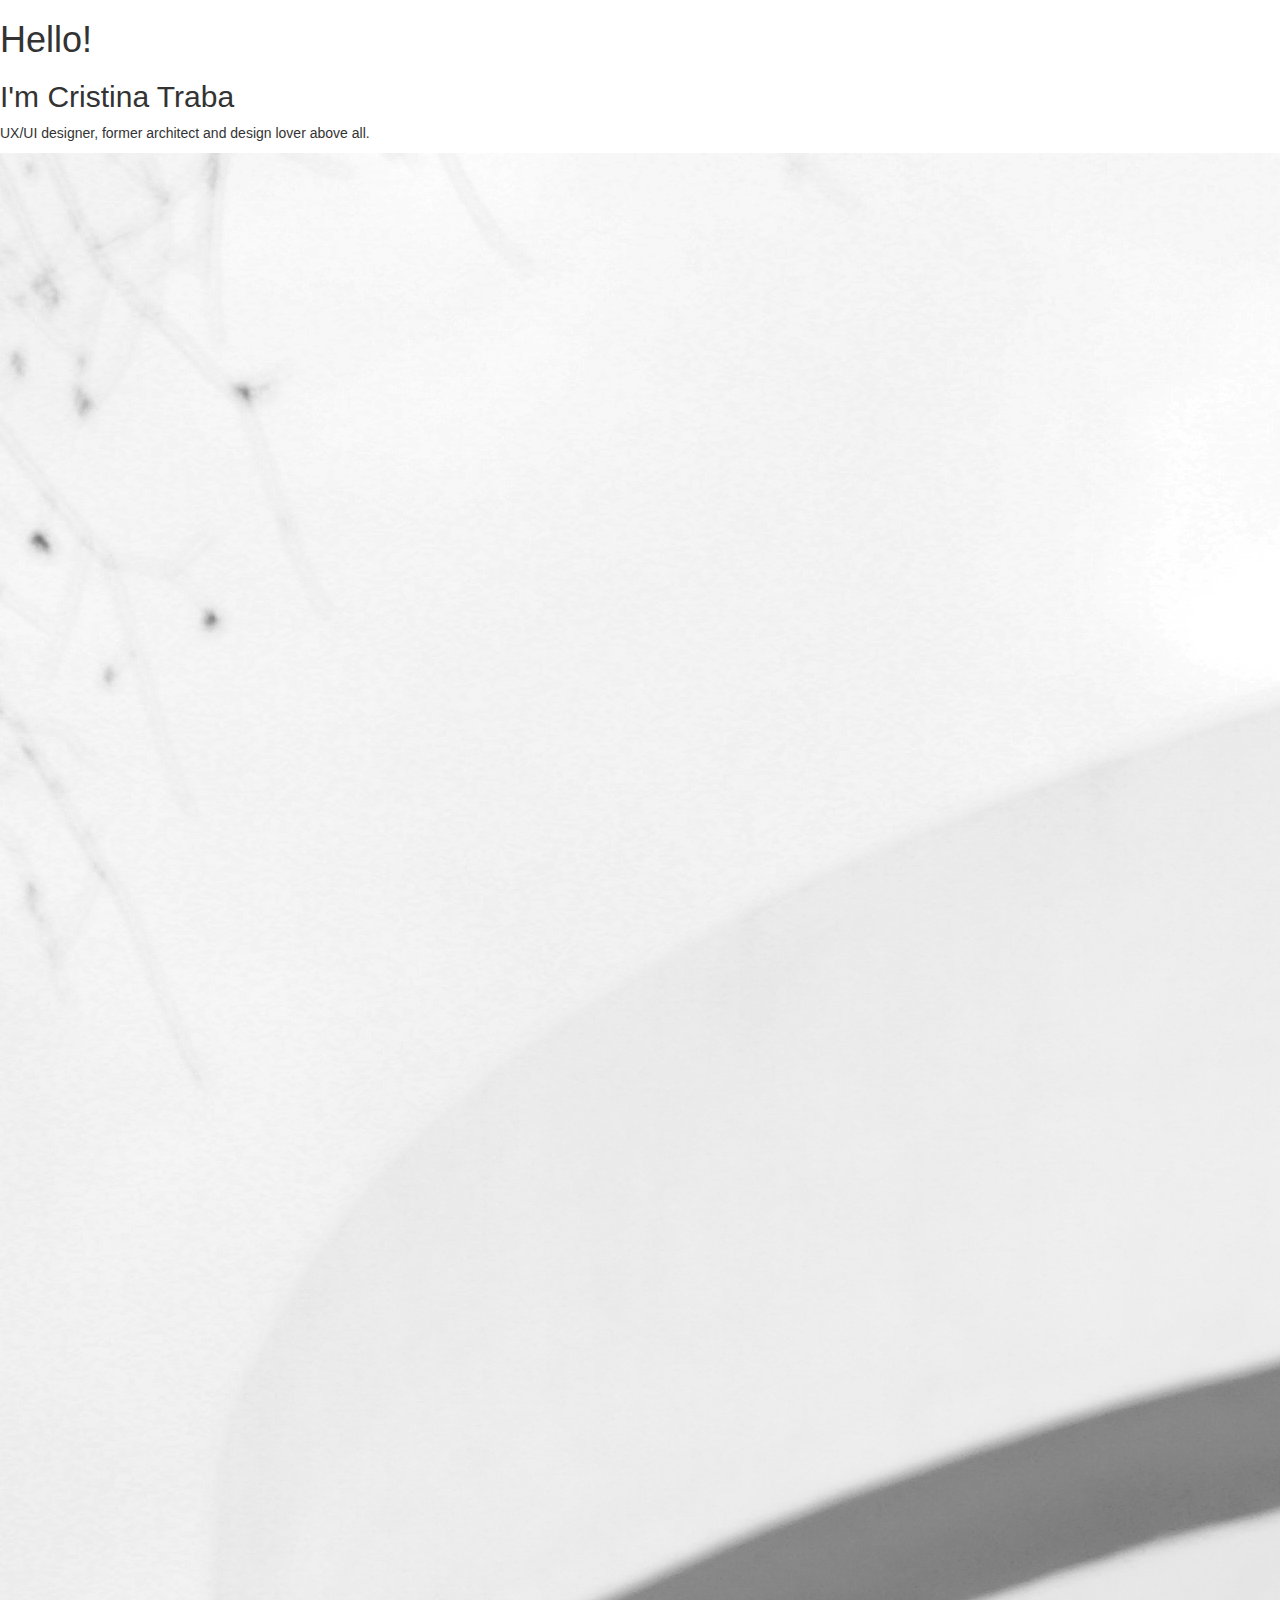
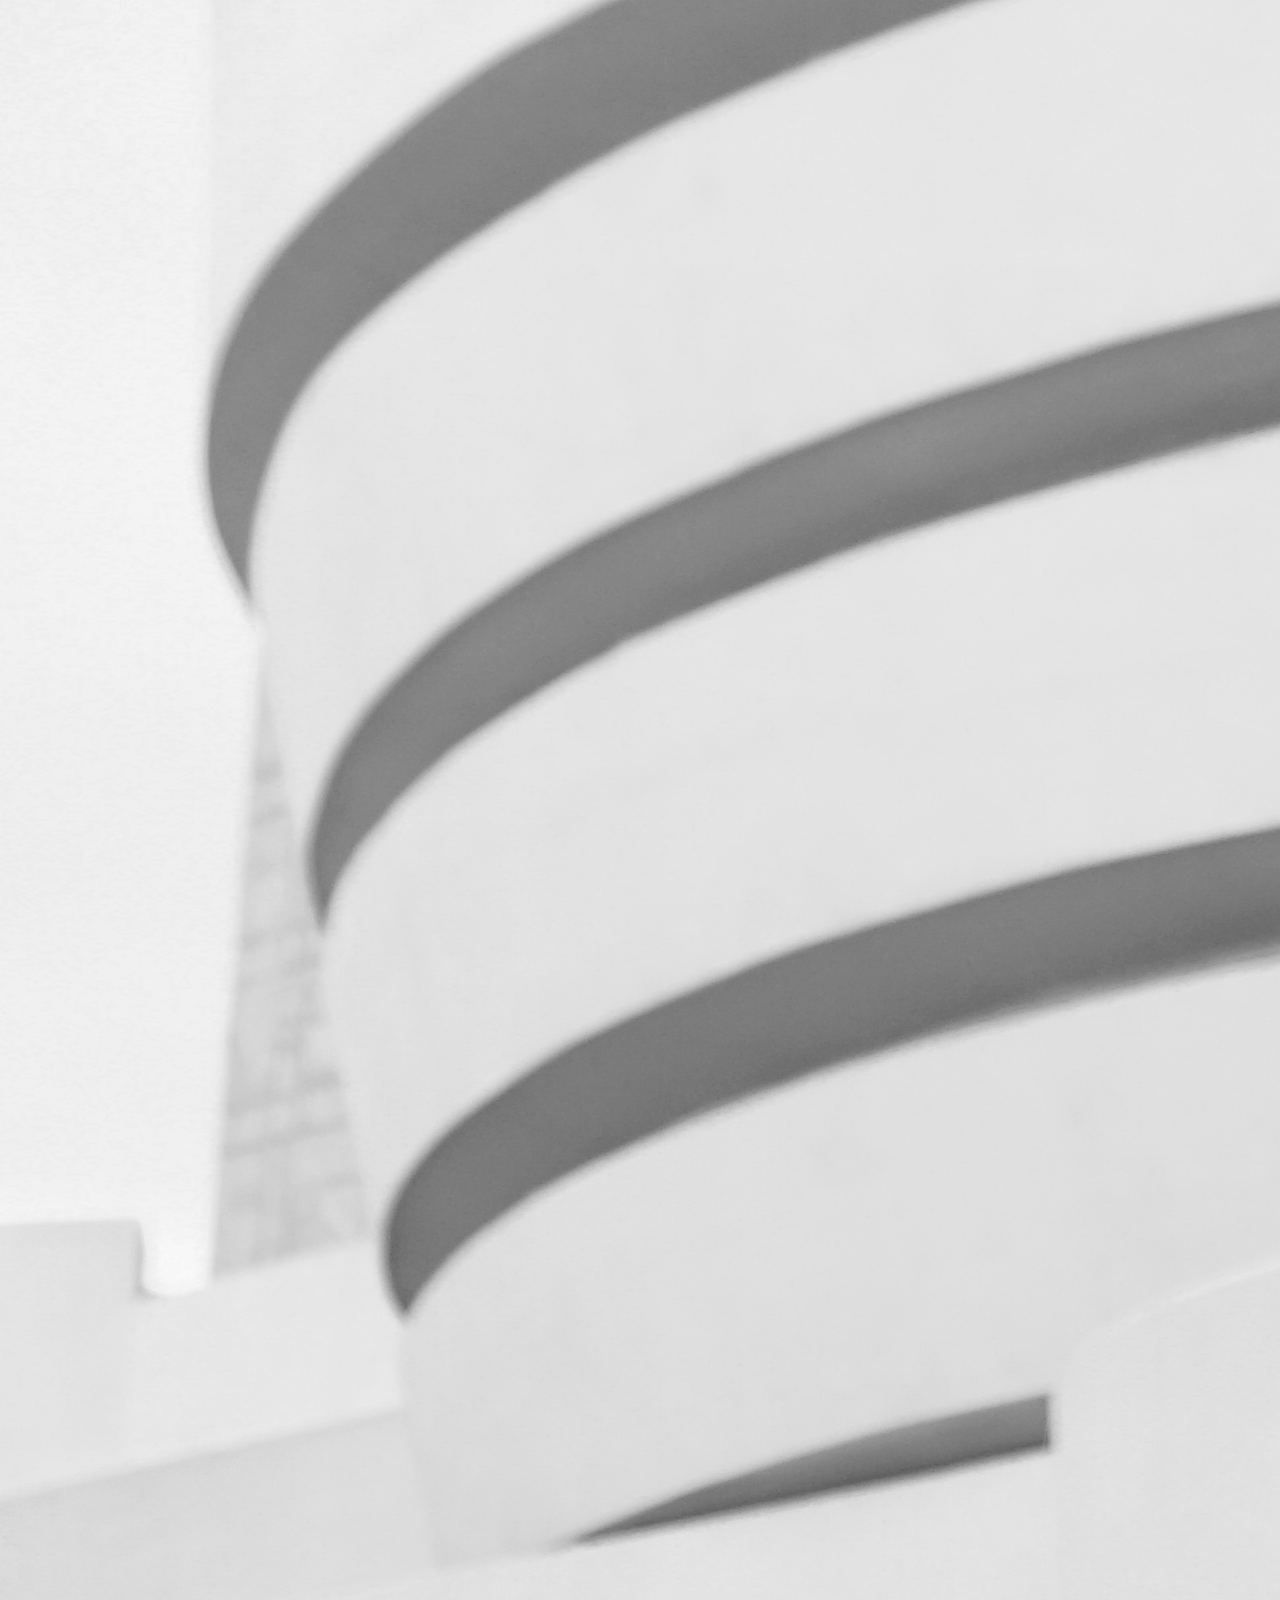
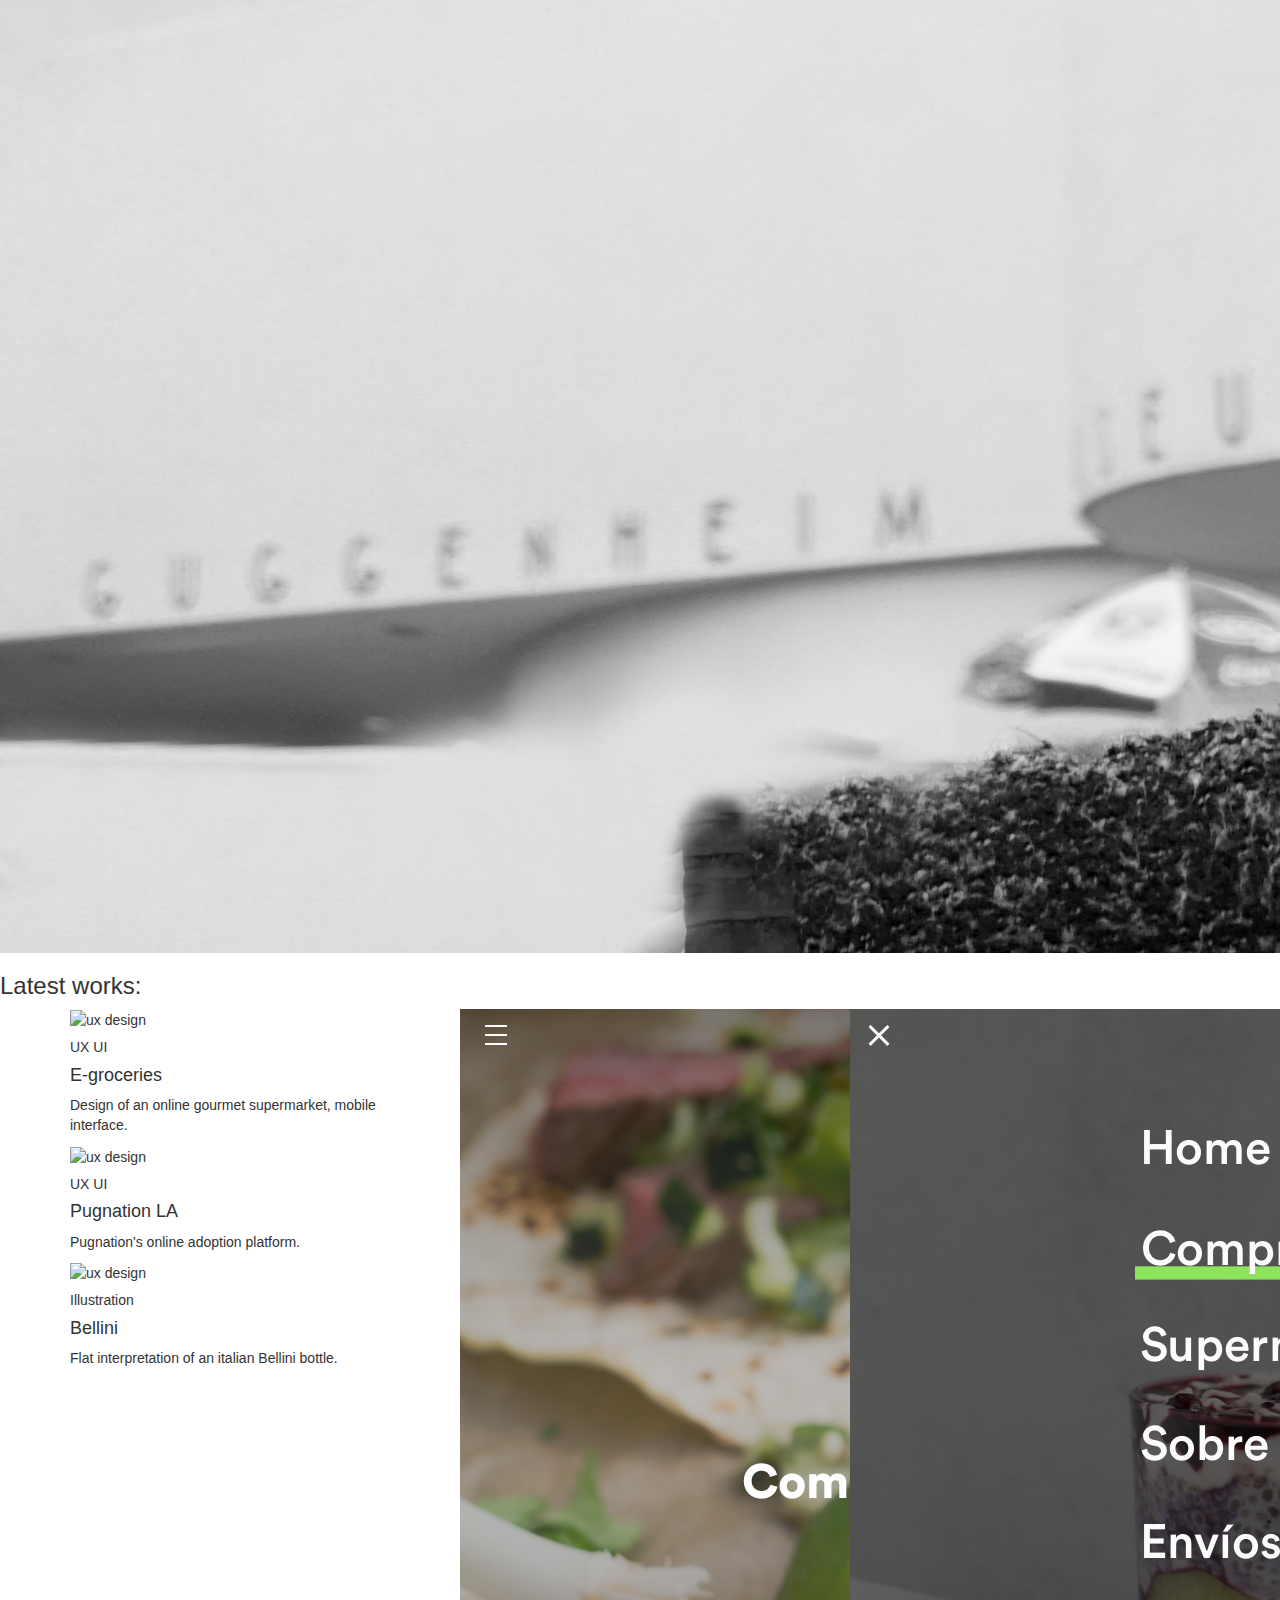
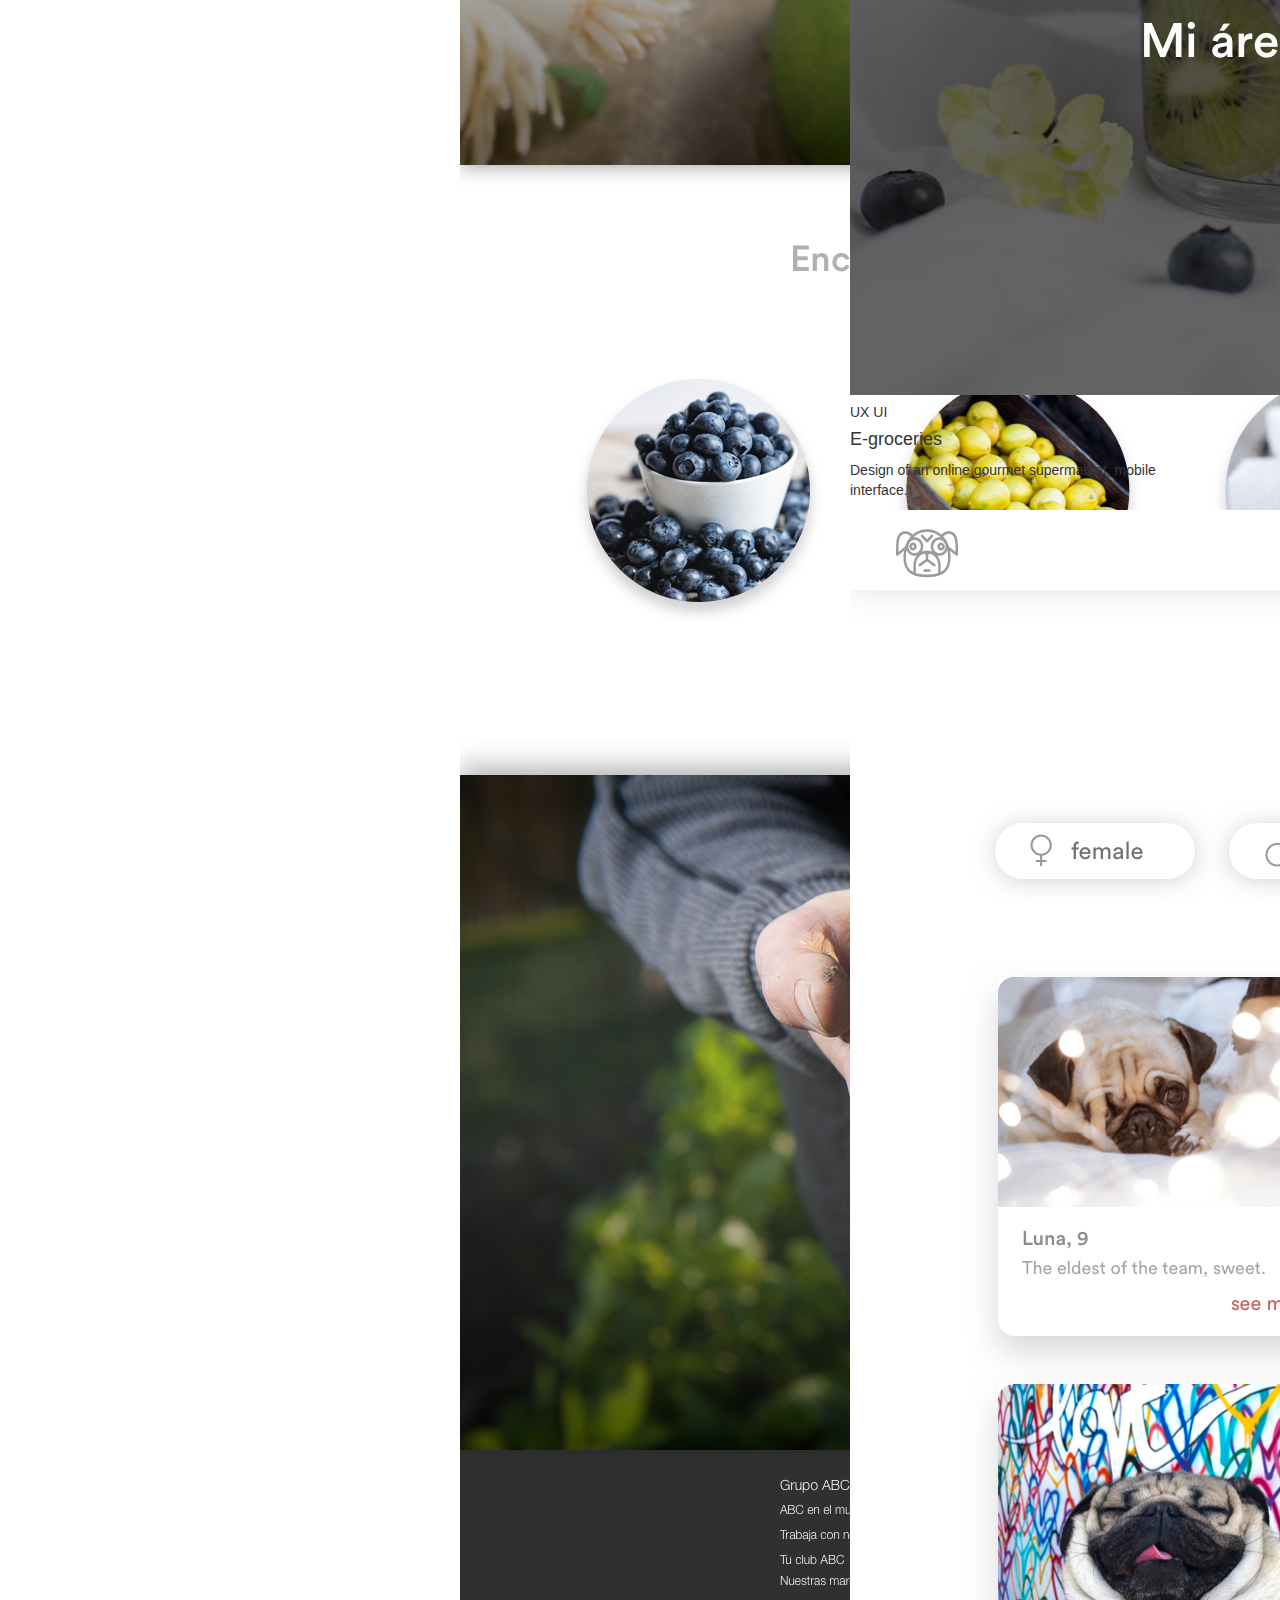
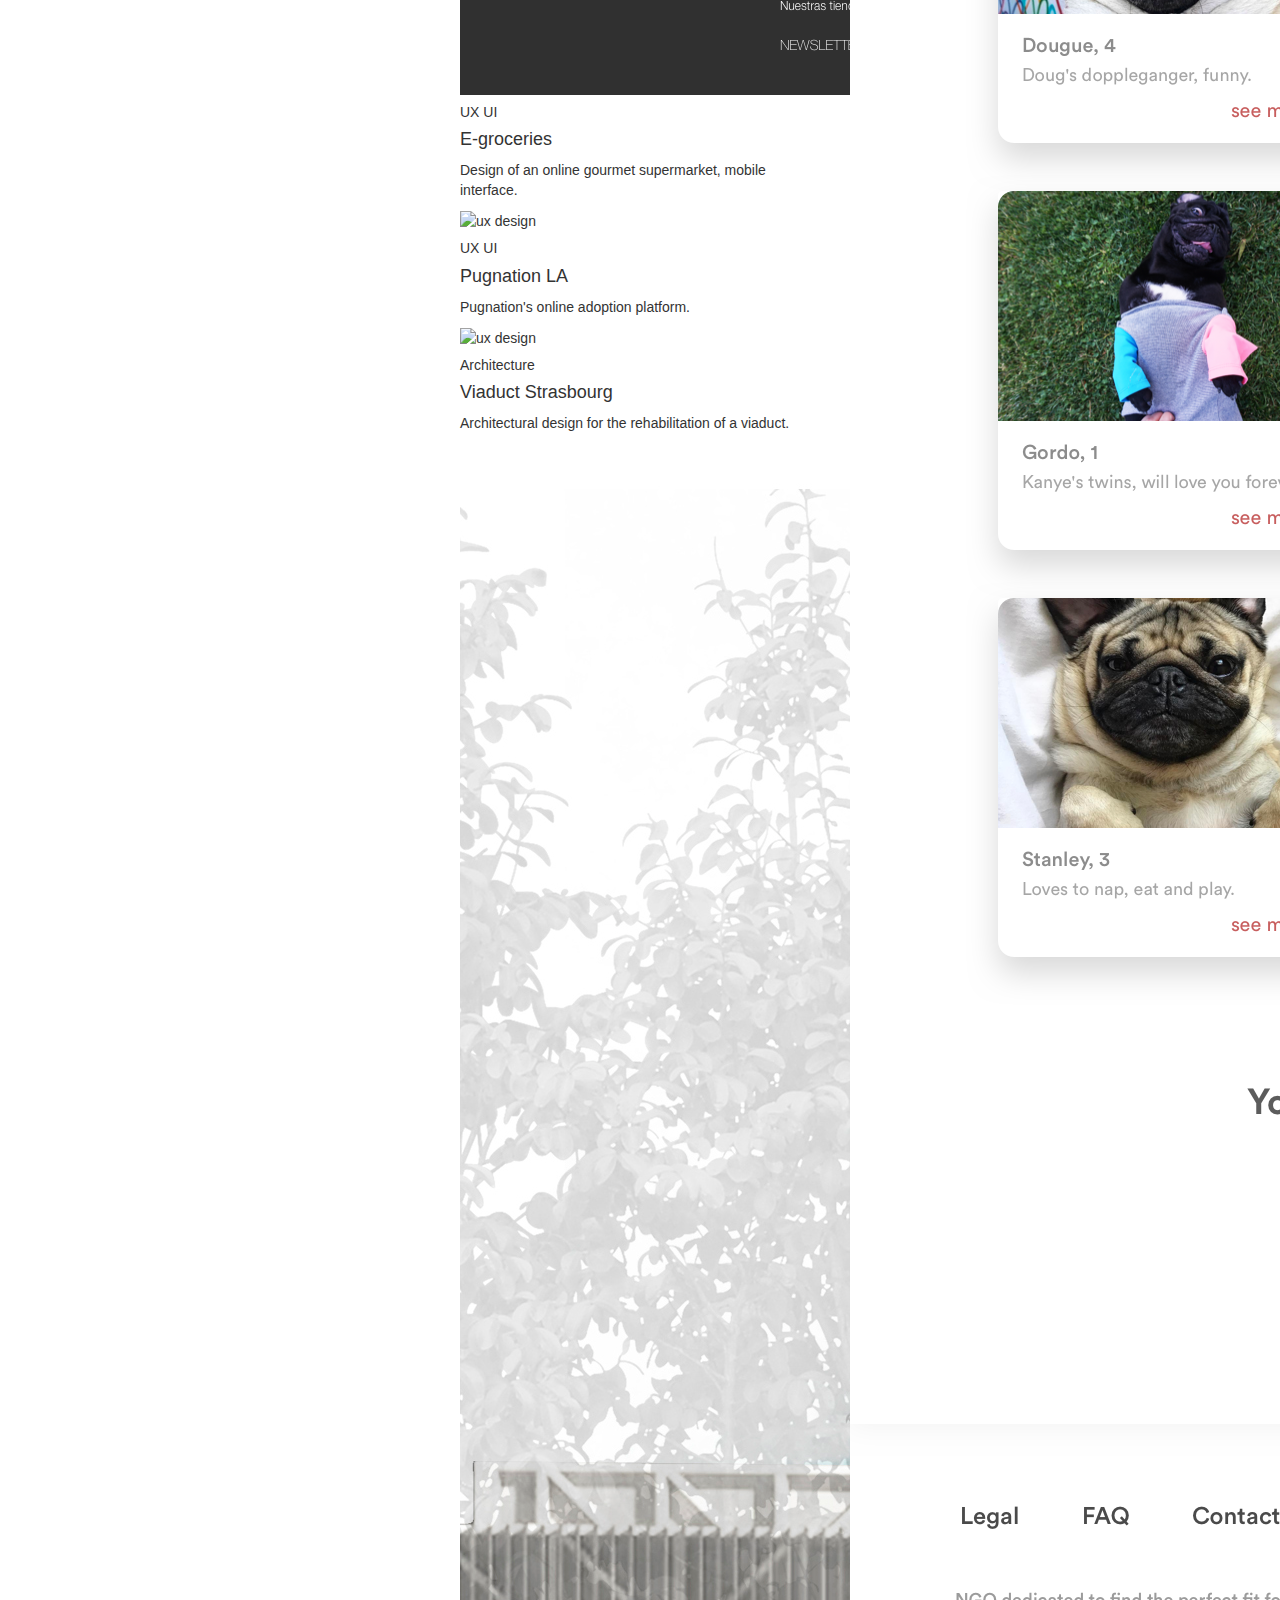
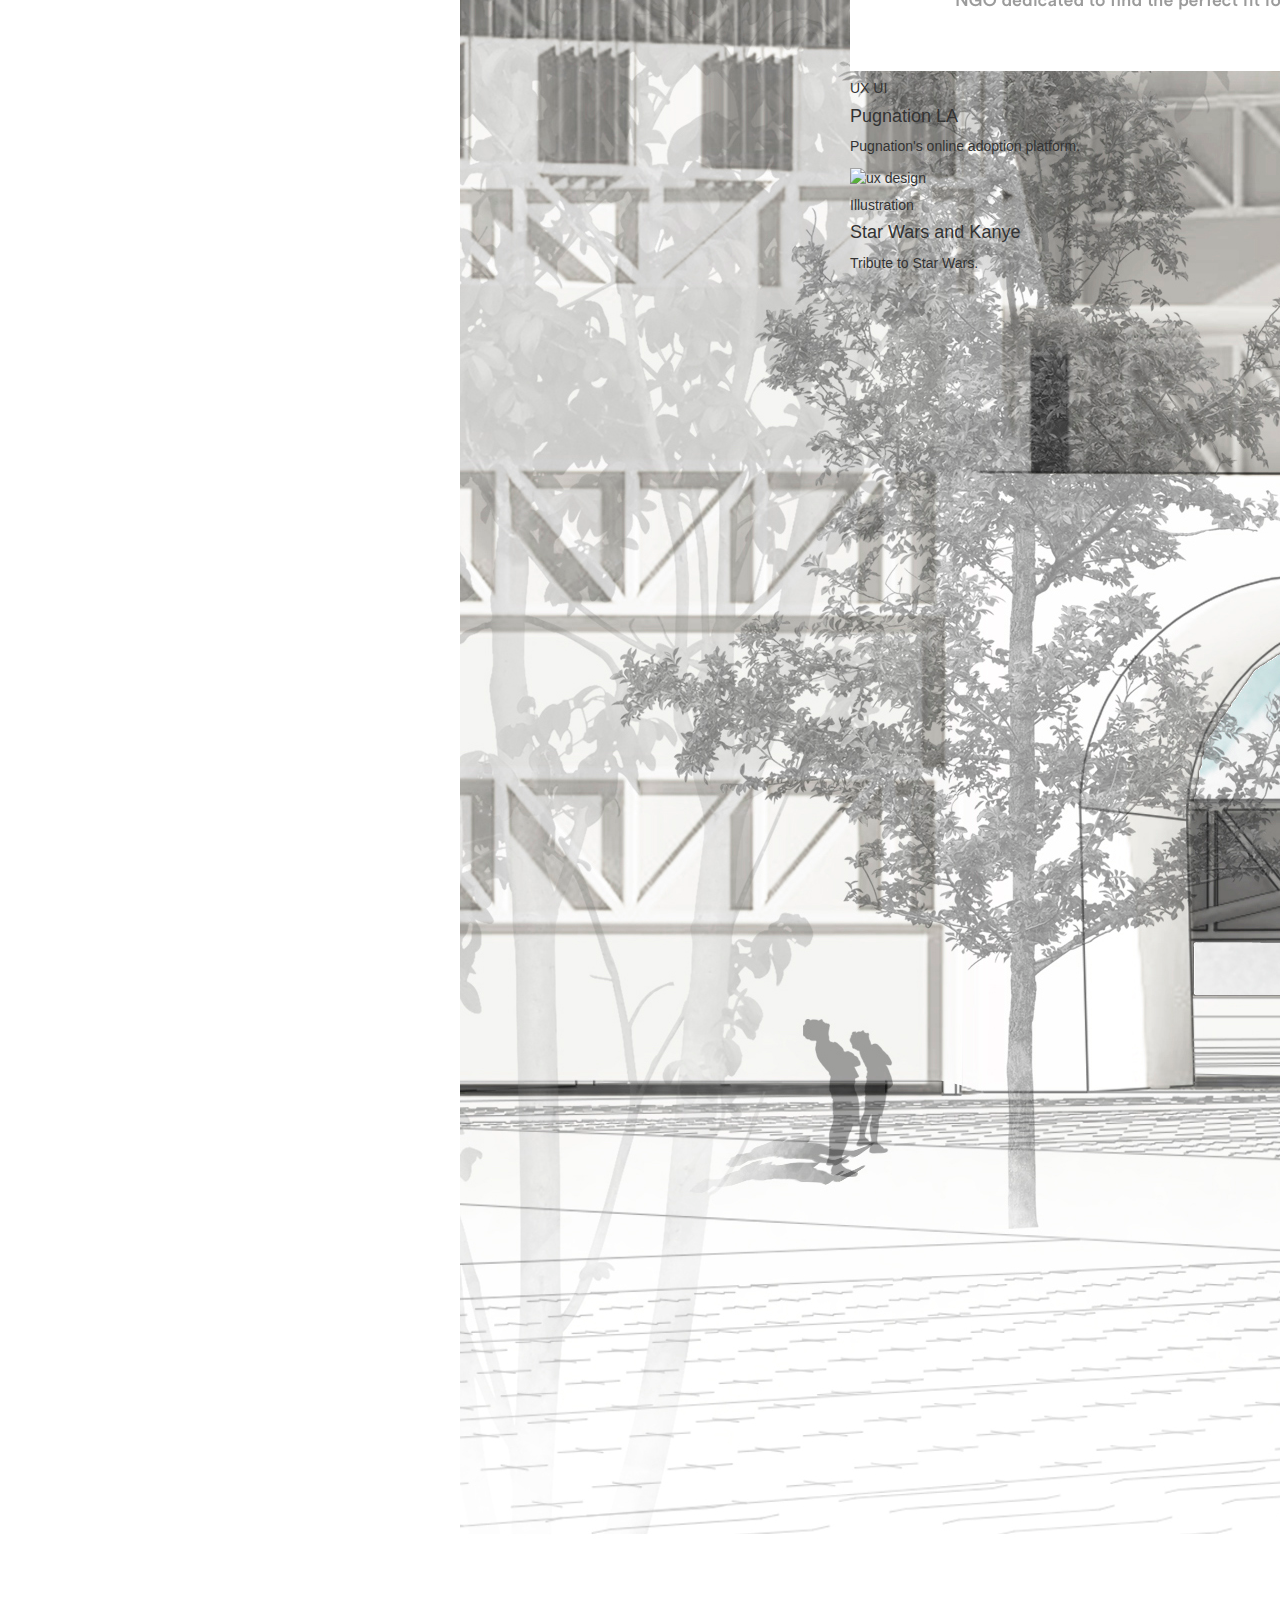
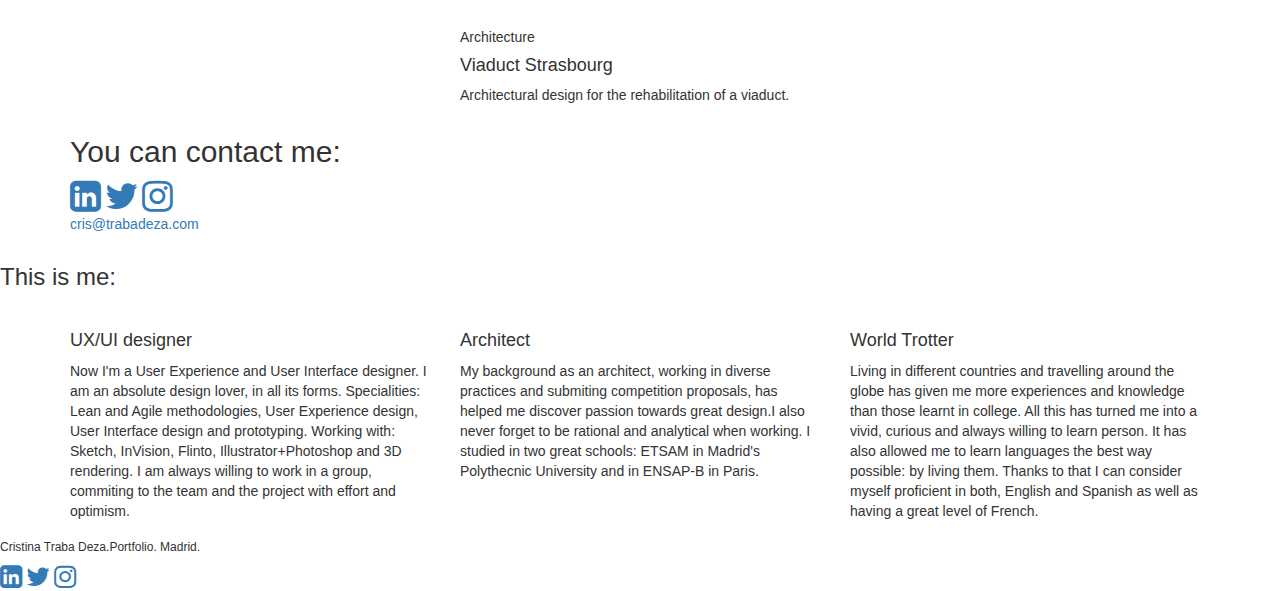
==== index.html @ 31e78246 "forth" ====
<!DOCTYPE html>
<html>
  <head>
    <meta charset="utf-8">
    <meta name="viewport" content="width=device-width,initial-scale=1">
    <title>Portfolio-Cristina Traba</title>
    <link rel="stylesheet" href="css/bootstrap.min.css">
    <link rel="stylesheet" href="https://cdnjs.cloudflare.com/ajax/libs/font-awesome/4.7.0/css/font-awesome.min.css">
    <link rel="stylesheet" href="styles.css">
  </head>
  <body>
    <div class="top">
      <div class="texto">
        <h1 id="hello">Hello!</h1>
        <h2 id="name">I'm Cristina Traba</h2>
        <div id="description"><p>UX/UI designer, former architect and design lover above all.</p> </div>
      </div>
      <img id="fotoperfil" src="imagenes/DSC06595.jpg" alt="Cristina Traba">
    </div>
    <div class="body2">
      <div class="texto2">
        <h3 class="latest">Latest works:</h3>
      </div>
      <div class="container proyectos">
	      <div class="row">
          <div class="col-lg-4 col-md-6 col-sm-12 colum">
            <div class="item hi ">
              <img class="img"src="imagenes/mockups_egroceries (1).png" alt="ux design">
              <div class="textobajopic">
                <h5>UX UI</h5>
                <h4>E-groceries</h4>
                <p class= "p2">Design of an online gourmet supermarket, mobile interface. </p>
              </div>
  		      </div>
            <div class="item hi ">
              <img class="img"src="imagenes/thingy6.png" alt="ux design">
              <div class="textobajopic">
                <h5>UX UI</h5>
                <h4>Pugnation LA</h4>
                <p class= "p2">Pugnation's online adoption platform. </p>
              </div>
  		      </div>
            <div class="item hi ">
              <img class="img"src="imagenes/bellini 5070-01.jpg" alt="ux design">
              <div class="textobajopic">
                <h5>Illustration</h5>
                <h4>Bellini</h4>
                <p class= "p2">Flat interpretation of an italian Bellini bottle. </p>
              </div>
            </div>
          </div>
          <div class="col-lg-4 col-md-6 col-sm-12 colum">
            <div class="item hi ">
              <img class="img"src="imagenes/thingy.png" alt="ux design">
              <div class="textobajopic">
                <h5>UX UI</h5>
                <h4>E-groceries</h4>
                <p class= "p2">Design of an online gourmet supermarket, mobile interface. </p>
              </div>
  		      </div>
            <div class="item hi ">
              <img class="img"src="imagenes/Scene_2.jpg" alt="ux design">
              <div class="textobajopic">
                <h5>UX UI</h5>
                <h4>Pugnation LA</h4>
                <p class= "p2">Pugnation's online adoption platform. </p>
              </div>
  		      </div>
            <div class="item hi ">
              <img class="img"src="imagenes/3.2.jpg" alt="ux design">
              <div class="textobajopic">
                <h5>Architecture</h5>
                <h4>Viaduct Strasbourg</h4>
                <p class= "p2">Architectural design for the rehabilitation of a viaduct.</p>
              </div>
  		      </div>
            <div class="item hi ">
              <img class="img"src="imagenes/7.2.jpg" alt="ux design">
              <div class="textobajopic">
                <h5>Architecture</h5>
                <h4>Viaduct Strasbourg</h4>
                <p class= "p2">Architectural design for the rehabilitation of a viaduct.</p>
              </div>
  		      </div>


          </div>
          <div class="col-lg-4 col-md-6 col-sm-12 colum">
            <div class="item hi ">
              <img class="img"src="imagenes/thingy2.png" alt="ux design">
              <div class="textobajopic">
                <h5>UX UI</h5>
                <h4>E-groceries</h4>
                <p class= "p2">Design of an online gourmet supermarket, mobile interface. </p>
              </div>
            </div>
            <div class="item hi ">
              <img class="img"src="imagenes/thingy4.png" alt="ux design">
              <div class="textobajopic">
                <h5>UX UI</h5>
                <h4>Pugnation LA</h4>
                <p class= "p2">Pugnation's online adoption platform. </p>
              </div>
  		      </div>
            <div class="item hi ">
              <img class="img"src="imagenes/STARWARS 7050-01.jpg" alt="ux design">
              <div class="textobajopic">
                <h5>Illustration</h5>
                <h4>Star Wars and Kanye</h4>
                <p class= "p2">Tribute to Star Wars. </p>
              </div>
            </div>

          </div>

        </div>
      </div>
      </div>
      <div class="container">
        <div class="section1 center-block">
          <h2 id="contact"class="whitetext">You can contact me:</h2>
          <div class="social">
            <a href="https://www.linkedin.com/in/cristina-traba-deza/"><i class="fa fa-linkedin-square black" style="font-size:36px"></i></a>
            <a href="https://twitter.com/cristinatraba"><i class="fa fa-twitter black" style="font-size:36px"></i></a>
            <a href="https://www.instagram.com/misstraba/"><i class="fa fa-instagram black" style="font-size:36px"></i></a>
          </div>
          <p class="mail"><a class="mail" href="mailto:cris@trabadeza.com">cris@trabadeza.com</a>  </p>
        </div>
      </div>
    </div>
    <div class="body2 proyectos">
      <div class="texto2">
        <h3 class="thisis">This is me:</h3><br>
      </div>
      <div class="container ">
        <div class="row encogido">
          <div class= "col-lg-4 col-md-4 col-sm-12 col-xs-12">
            <h4>UX/UI designer</h4>
            <p>Now I'm a User Experience and User Interface designer. I am an absolute design lover, in all its forms. Specialities: Lean and Agile methodologies, User Experience design, User Interface design and prototyping. Working with: Sketch, InVision, Flinto, Illustrator+Photoshop and 3D rendering. I am always willing to work in a group, commiting to the team and the project with effort and optimism.</p>
          </div>
          <div class= "col-lg-4 col-md-4 col-sm-12 col-xs-12">
            <h4>Architect</h4>
            <p>My background as an architect, working in diverse practices and submiting competition proposals, has helped me discover passion towards great design.I also never forget to be rational and analytical when working. I studied in two great schools: ETSAM in Madrid's Polythecnic University and in ENSAP-B in Paris.</p>
          </div>
          <div class= "col-lg-4 col-md-4 col-sm-12 col-xs-12">
            <h4>World Trotter</h4>
            <p>Living in different countries and travelling around the globe has given me more experiences and knowledge than those learnt in college. All this has turned me into a vivid, curious and always willing to learn person. It has also allowed me to learn languages the best way possible: by living them. Thanks to that I can consider myself proficient in both, English and Spanish as well as having a great level of French.</p>
          </div>
        </div>
       </div>
     </div>
    </div>
    <div class="space">

    </div>
    <footer>
        <div class="footer">
          <h6>Cristina Traba Deza.Portfolio. Madrid.</h6>
          <a href="https://www.linkedin.com/in/cristina-traba-deza/"><i class="fa fa-linkedin-square black2" style="font-size:26px"></i></a>
          <a href="https://twitter.com/cristinatraba"><i class="fa fa-twitter black2" style="font-size:26px"></i></a>
          <a href="https://www.instagram.com/misstraba/"><i class="fa fa-instagram black2" style="font-size:26px"></i></a>

        </div>

    </footer>
  </body>
</html>
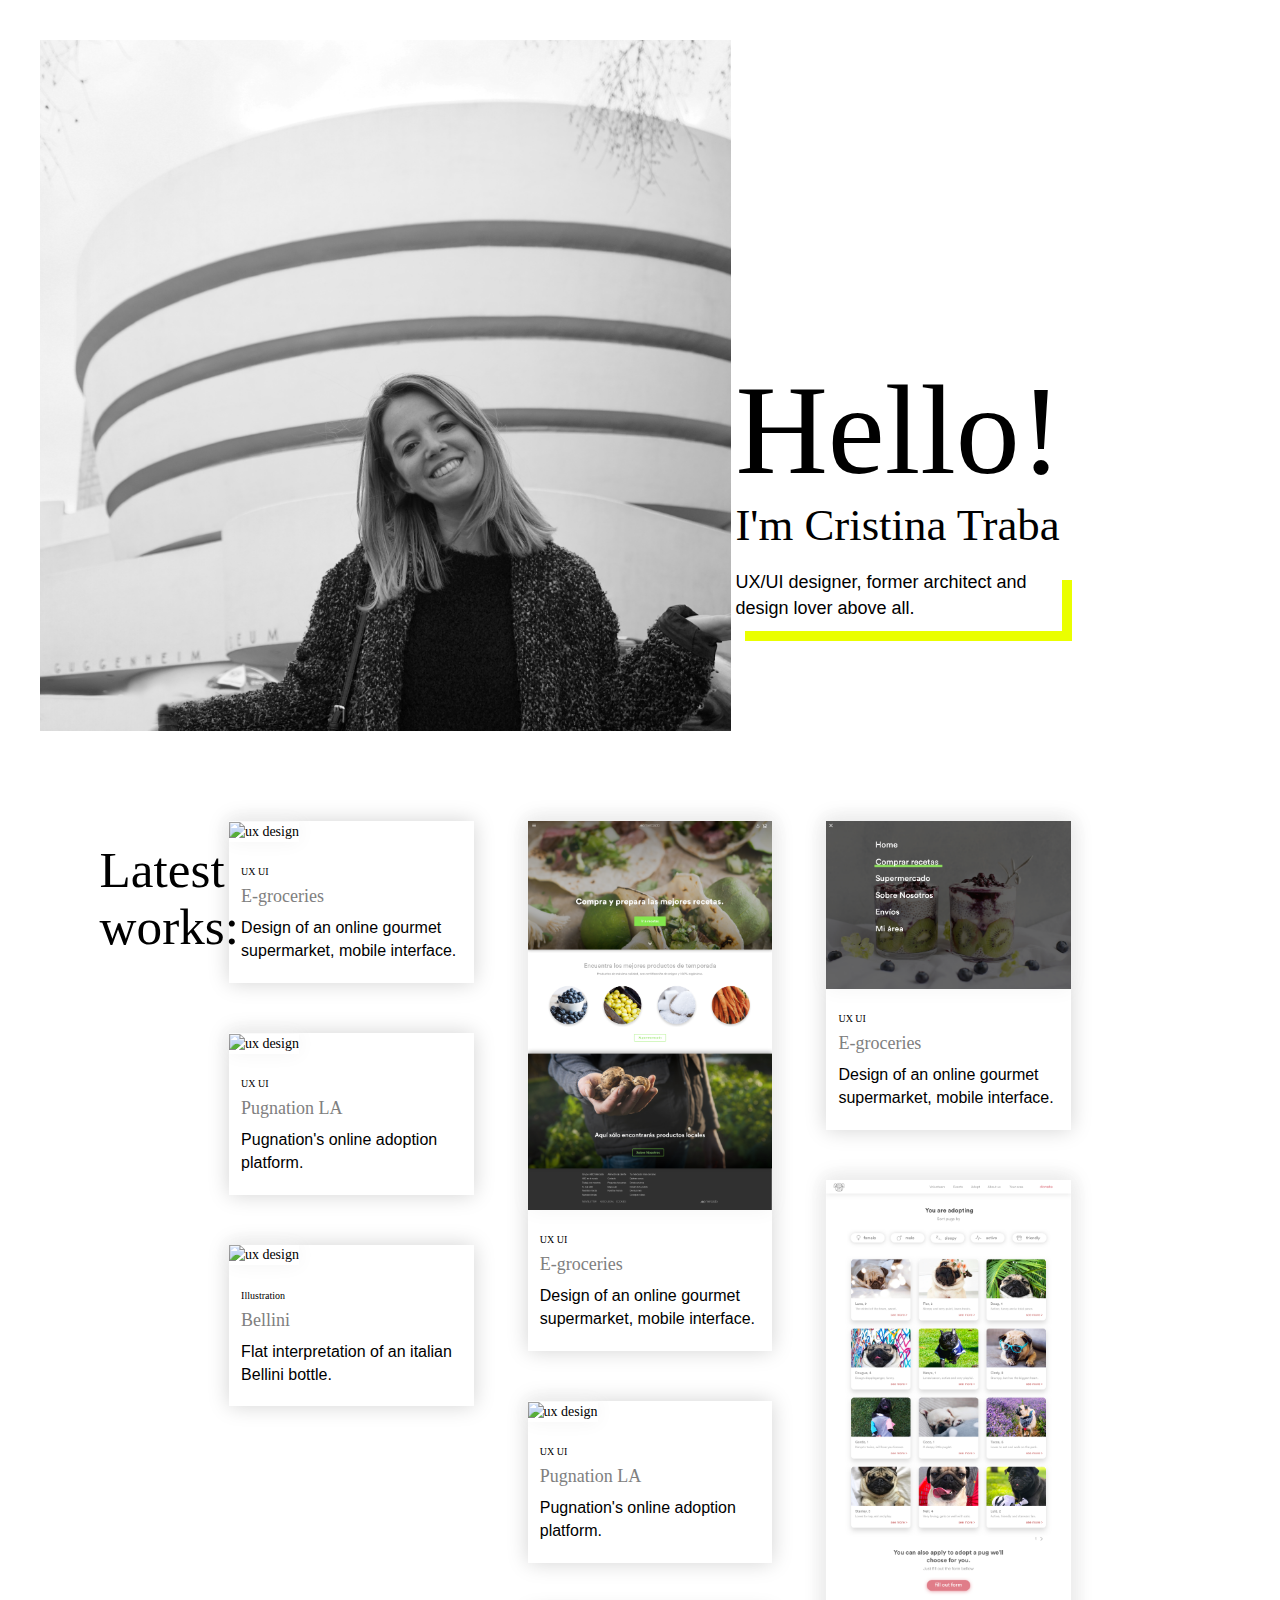
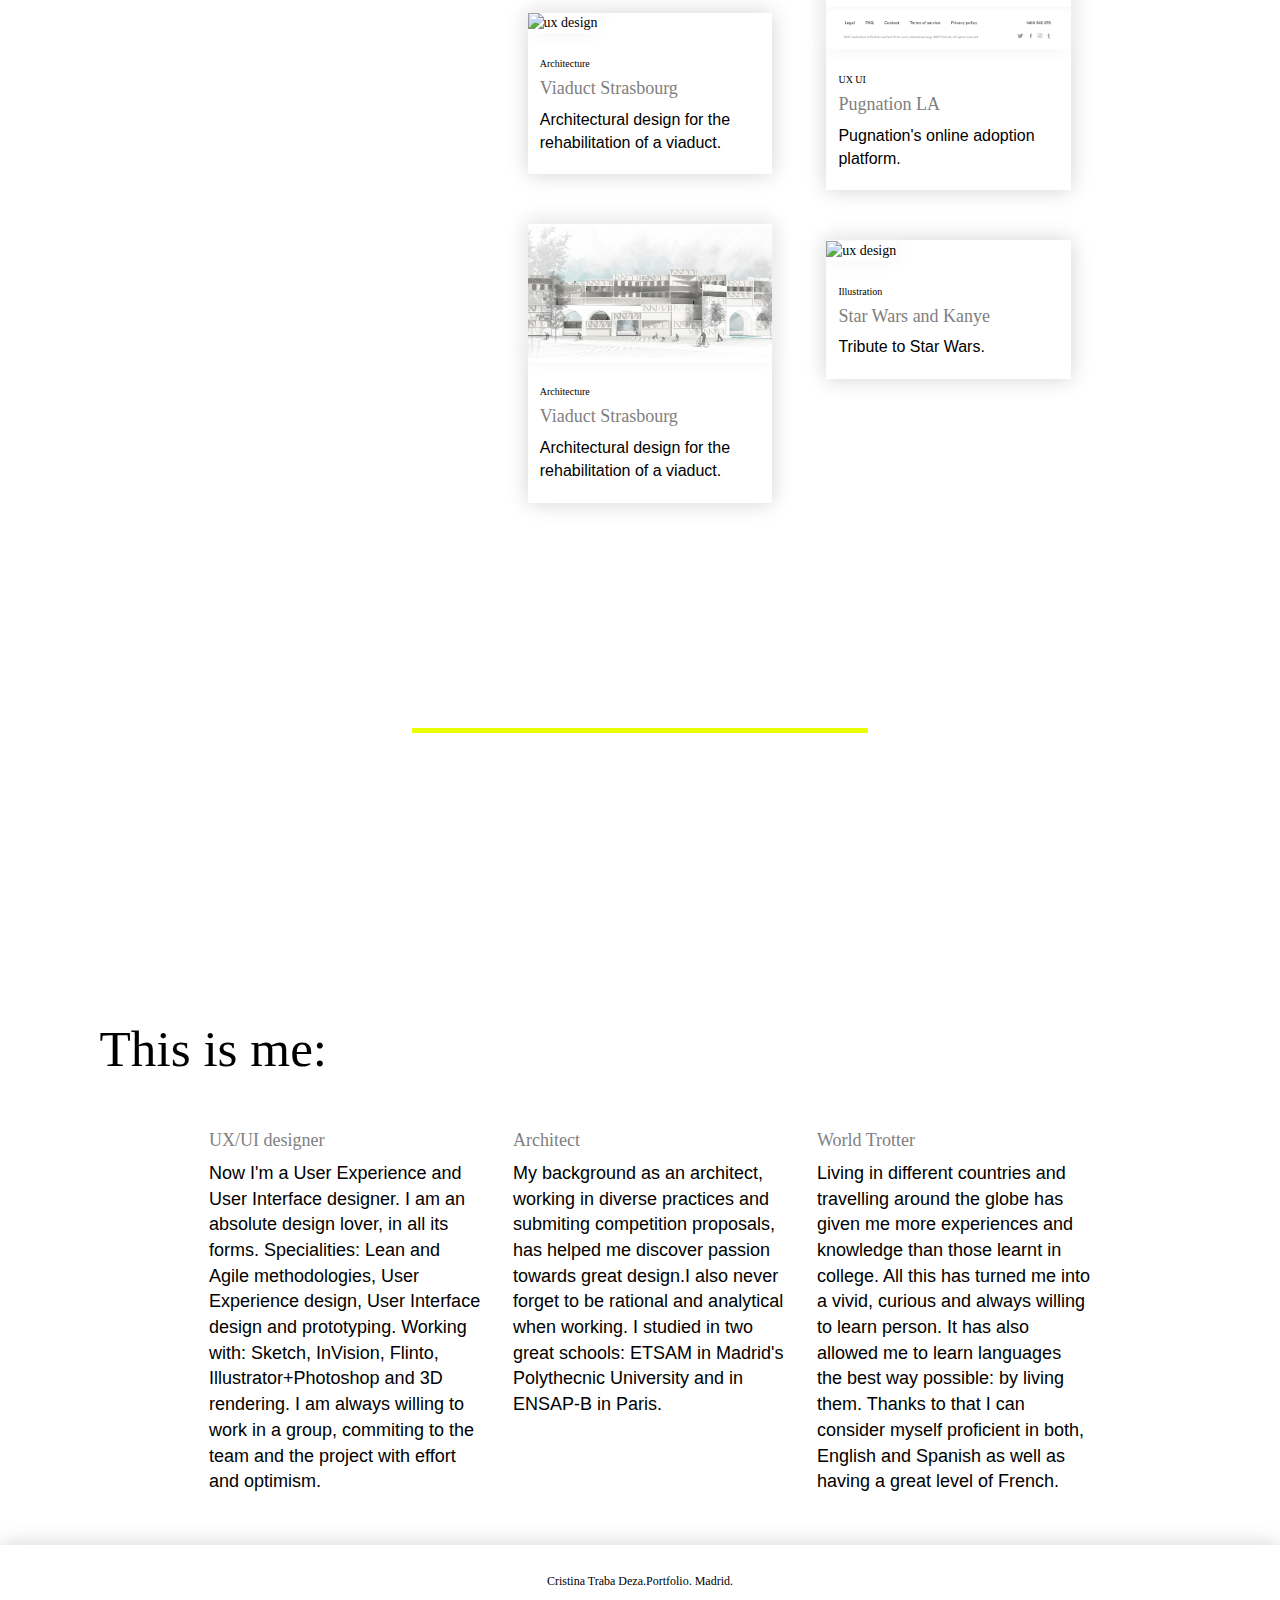
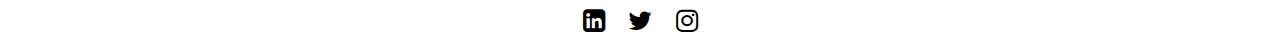
==== commit 239cff09: "styles.css fixed and route changed" ====
--- a/index.html
+++ b/index.html
@@ -6,7 +6,7 @@
     <title>Portfolio-Cristina Traba</title>
     <link rel="stylesheet" href="css/bootstrap.min.css">
     <link rel="stylesheet" href="https://cdnjs.cloudflare.com/ajax/libs/font-awesome/4.7.0/css/font-awesome.min.css">
-    <link rel="stylesheet" href="styles.css">
+    <link rel="stylesheet" href="css/styles.css">
   </head>
   <body>
     <div class="top">
--- a/css/styles.css
+++ b/css/styles.css
@@ -0,0 +1,324 @@
+@font-face {
+    font-family: Circular;
+    src: url(fonts/lineto-circular-pro-bold.ttf);
+    font-family: Playfair;
+    src: url(fonts/PlayfairDisplay-Bold.ttf);
+}
+
+*{
+  margin: 0 auto;
+}
+body{
+  color: black;
+  font-family: Circular;
+  background-color: #white;
+}
+h1{
+  font-size: 120px;
+  font-family:Playfair;
+  color: black;
+}
+h2 {
+  font-family: Playfair;
+  font-weight: lighter;
+}
+h3 {
+  font-size: 50px;
+  font-family: Playfair;
+}
+h4 {
+  font-family: Playfair;
+  color: gray;
+}
+h5 {
+  font-family: Playfair;
+
+  font-size: 10px;
+}
+p{
+  font-family: Helvetica;
+  font-weight: lighter;
+  font-size: 18px;
+
+  color: black;
+}
+
+
+.top {
+  width: 90%;
+  height: auto;
+  background-color: white;
+  margin: 20px;
+
+}
+
+.texto {
+  position: absolute;
+  right:17%;
+  text-align: left;
+  padding-top: 25%;
+}
+.texto2{
+  position: absolute;
+  left:7%;
+  text-align: left;
+  padding-top: 4%;
+}
+.body {
+ width: 100%;
+ height: 1000px;
+ padding-top: auto;
+}
+.gallery{
+  width: 70%;
+  position: absolute;
+  left:15%;
+
+}
+.card {
+  float: left;
+  width: 26%;
+  height: auto;
+  margin-left: 5%;
+  background-color: white;
+  box-shadow: 10px 10px;
+  margin-bottom: 50px;
+}
+.pic{
+  width: 100%;
+}
+.img {
+  width: 100%;
+  box-shadow: 0px 0px 20px #f4f4f4;
+}
+.p2 {
+  font-size: 16px;
+  font-weight: lighter;
+  margin-top: 10px;
+  margin-bottom: 20px;
+  padding-bottom: 20px;
+}
+.textobajopic {
+  margin-top: 10%;
+  margin-left: 5%;
+  width: 90%;
+}
+.proyectos{
+
+  width: 70%;
+
+
+}
+.body2 {
+  width: 100%;
+  height: auto;
+  margin: 10px;
+  background-color: white;
+
+}
+.hi{
+  padding-right: : 10px;
+  border: 0px;
+  border-radius: 0px;
+  background-color: white;
+  box-shadow: 0px 0px 20px lightgray;
+  margin-top: 50px;
+
+}
+.colum{
+  padding-left: 3%;
+  padding-right: 3%;
+  padding-bottom:  30px;
+}
+.section1{
+  width: 80%;
+  height: auto;
+  background-image: url(imagenes/8db70beef11ff461cff22c6dd30f919f.jpg);
+  padding-bottom: 70px;
+}
+.whitetext{
+  color: white;
+  text-align: center;
+}
+.black {
+  color: white;
+  padding: 10px;
+}
+.black2 {
+  color: black;
+  padding: 10px;
+}
+.social {
+  text-align: center;
+  padding: 20px;
+}
+.mail{
+ color: white;
+ font-family: helvetica;
+ text-align: center;
+ margin-top: 0px;
+
+
+
+}
+.space{
+  height: 30px;
+}
+.encogido{
+  width: 80%;
+  margin-left: 10%;
+  margin-top: 15%;;
+}
+.latest{
+ font-family: Playfair;
+ width: 100px;
+
+ padding-left: 5%;
+ font-size: 4vw;
+ padding-top: 5%;
+ position: absolute;left: 10px;
+ z-index: 20;
+}
+.thisis {
+  font-family: Playfair;
+
+  text-align: left;
+  margin-left: 10px;
+  font-size: 4vw;
+}
+#fotoperfil {
+  width: 60%;
+  margin:20px;
+}
+#hello {
+  font-size: 10vw;
+}
+#name {
+  font-size: 3.5vw;
+  font-weight: lighter;
+  margin-top: -10px;
+}
+#description {
+  margin-top: 10px;
+  text-align: left;
+  width: 100%;
+  height: auto;
+  position: absolute;
+  box-shadow:10px 10px #EAFF00;
+}
+#contact {
+  font-size: 3.5vw;
+  padding-top: 10%;
+  width: 50%;
+  font-size: 3.5vw;
+  padding-top: 10%;
+  padding-bottom: 5px;
+  box-shadow: 0px 5px #EAFF00;
+
+}
+
+*,
+*:before,
+*:after {
+	box-sizing: border-box;
+}
+
+
+
+.item {
+
+	width: 100%;
+}
+.footer {
+  width: 100%;
+  height: 100px;
+  background-color: white;
+  text-align: center;
+  padding: 20px;
+  box-shadow: 0px 0px 20px lightgray;
+}
+@media only screen
+and (max-device-width : 667px)
+and (orientation : portrait) {
+
+  p{
+    font-size: 16px;
+  }
+
+  #fotoperfil {
+    width: 100%;
+    margin: 0px;
+}
+
+.proyectos {
+    width: 90%;
+}
+
+.body2{
+  margin: 0px;
+}
+
+.colum{
+  padding: 0px;
+}
+
+.top{
+  margin: 5%;
+}
+.latest {
+  font-size: 8vw;
+  position: absolute;
+  left: 23px;
+
+}
+.thisis {
+  font-size: 8vw;
+  position: absolute;
+  left: 23px;
+  width: 200px;
+}
+.texto2 {
+    position: absolute;
+    left: 1%;
+    text-align: left;
+    padding-top: 0px;
+}
+.texto {
+    position: absolute;
+    left: 10%;
+    text-align: left;
+    padding-top: 5%;
+
+}
+#description {
+    margin-top: 10px;
+    text-align: left;
+    width: 45%;
+    height: auto;
+    position: absolute;
+    box-shadow: 10px 10px #EAFF00;
+}
+#hello {
+      margin-top: 0px;
+}
+.section1{
+  width: 97%;
+  height: auto;
+  background-image: url(imagenes/8db70beef11ff461cff22c6dd30f919f.jpg);
+  padding-bottom: 20px;
+}
+#contact {
+    font-size: 6vw;
+    padding-top: 10%;
+    width: 70%;
+}
+.social {
+  padding: 10px;
+}
+.encogido {
+  width: 100%;
+  margin-left: 0%;
+  margin-top: 60px;
+
+}
+}
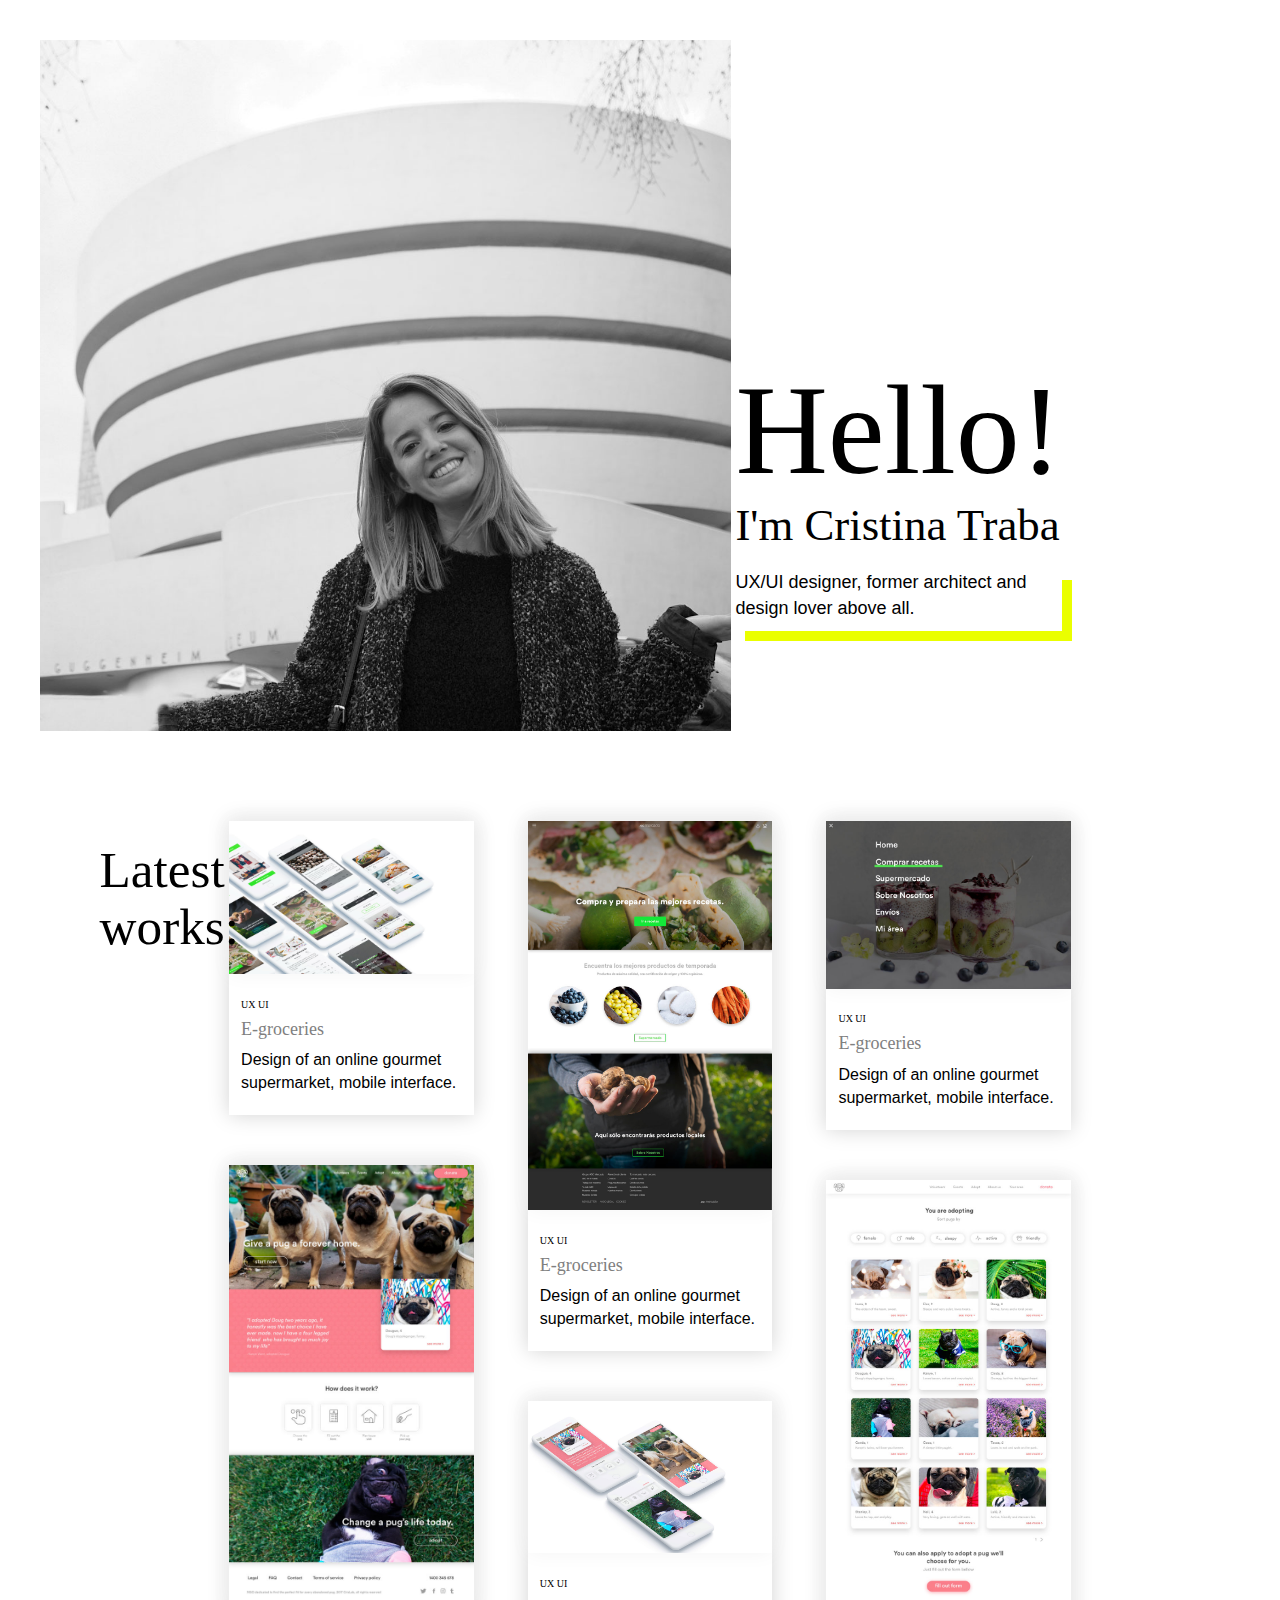
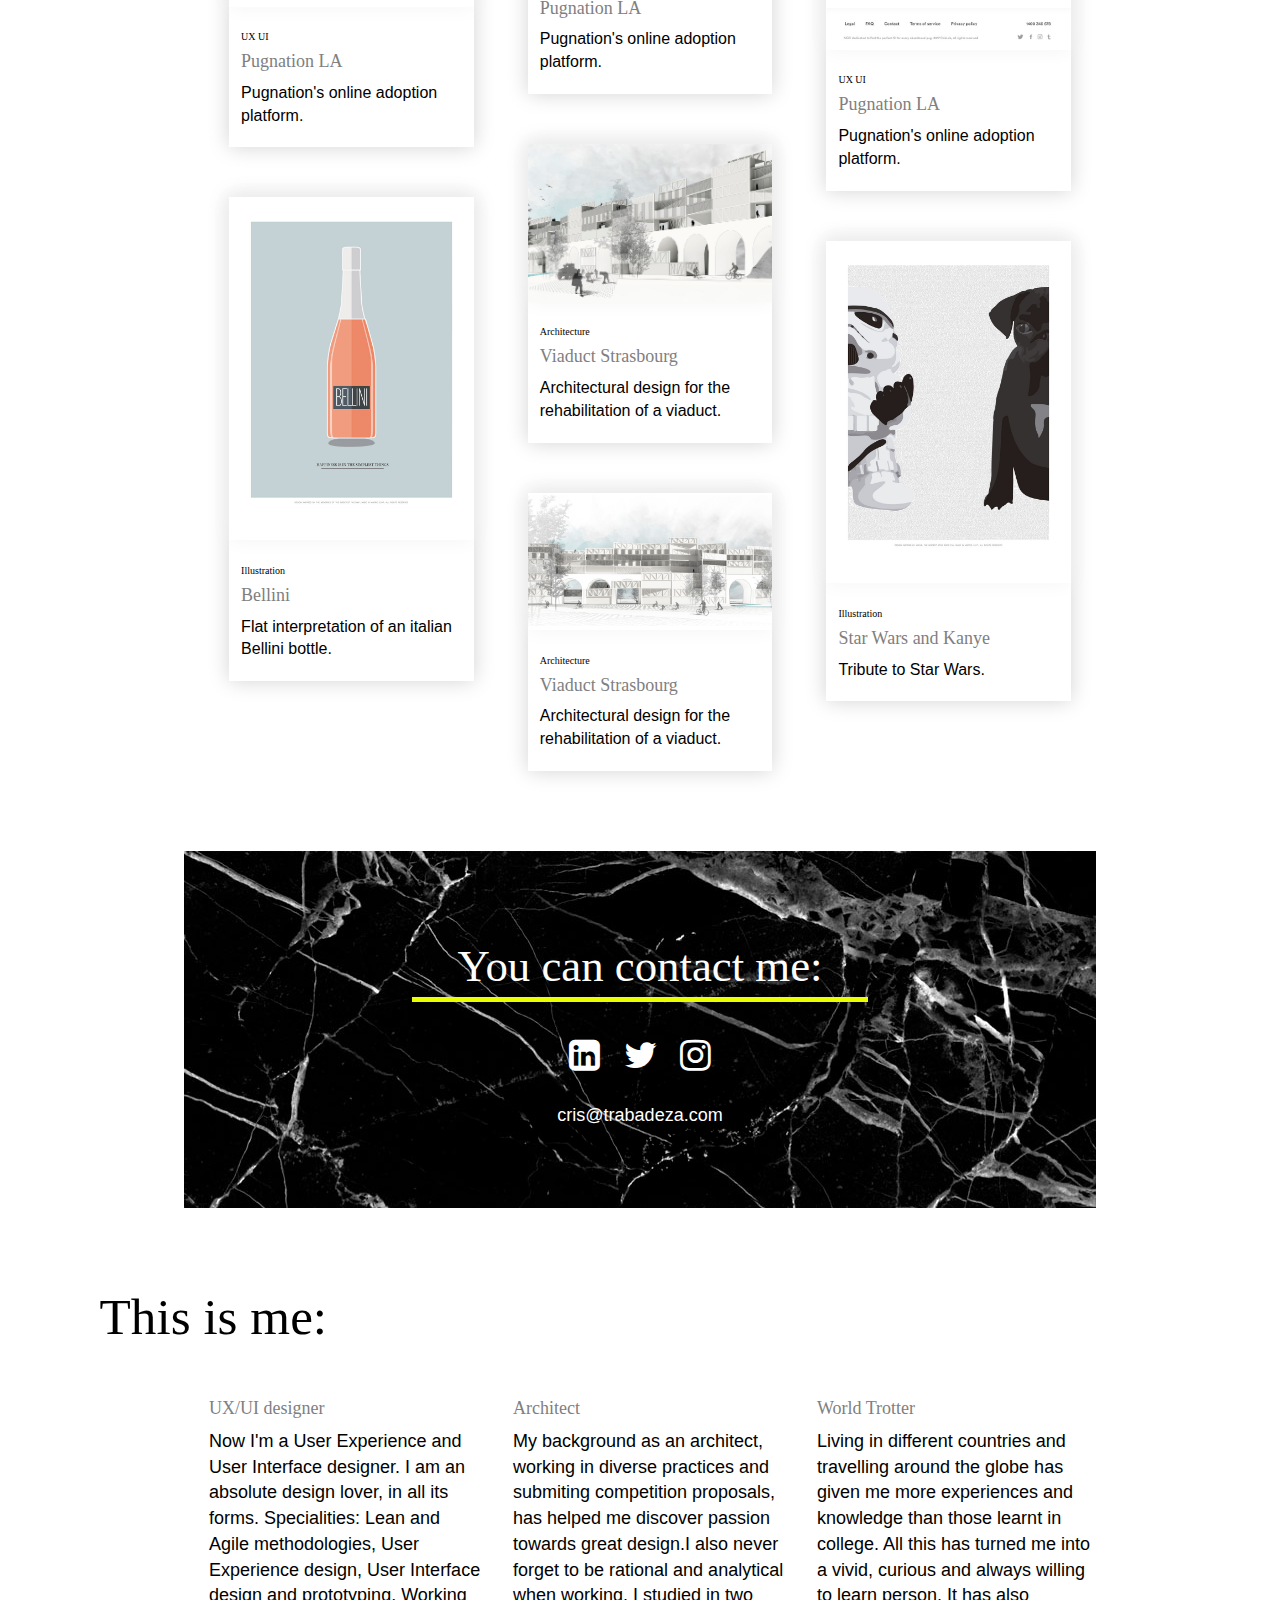
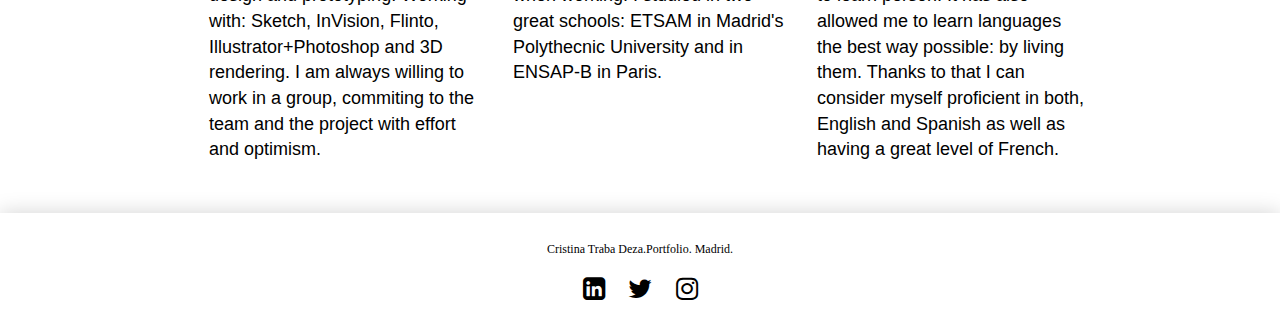
==== commit 37b510be: "resized" ====
--- a/index.html
+++ b/index.html
@@ -15,7 +15,7 @@
         <h2 id="name">I'm Cristina Traba</h2>
         <div id="description"><p>UX/UI designer, former architect and design lover above all.</p> </div>
       </div>
-      <img id="fotoperfil" src="imagenes/DSC06595.jpg" alt="Cristina Traba">
+      <img id="fotoperfil" src="imagenes/12.jpg" alt="Cristina Traba">
     </div>
     <div class="body2">
       <div class="texto2">
@@ -25,7 +25,7 @@
 	      <div class="row">
           <div class="col-lg-4 col-md-6 col-sm-12 colum">
             <div class="item hi ">
-              <img class="img"src="imagenes/mockups_egroceries (1).png" alt="ux design">
+              <img class="img"src="imagenes/1.jpg" alt="ux design">
               <div class="textobajopic">
                 <h5>UX UI</h5>
                 <h4>E-groceries</h4>
@@ -33,7 +33,7 @@
               </div>
   		      </div>
             <div class="item hi ">
-              <img class="img"src="imagenes/thingy6.png" alt="ux design">
+              <img class="img"src="imagenes/6.jpg" alt="ux design">
               <div class="textobajopic">
                 <h5>UX UI</h5>
                 <h4>Pugnation LA</h4>
@@ -41,7 +41,7 @@
               </div>
   		      </div>
             <div class="item hi ">
-              <img class="img"src="imagenes/bellini 5070-01.jpg" alt="ux design">
+              <img class="img"src="imagenes/7.jpg" alt="ux design">
               <div class="textobajopic">
                 <h5>Illustration</h5>
                 <h4>Bellini</h4>
@@ -51,7 +51,7 @@
           </div>
           <div class="col-lg-4 col-md-6 col-sm-12 colum">
             <div class="item hi ">
-              <img class="img"src="imagenes/thingy.png" alt="ux design">
+              <img class="img"src="imagenes/3.jpg" alt="ux design">
               <div class="textobajopic">
                 <h5>UX UI</h5>
                 <h4>E-groceries</h4>
@@ -59,7 +59,7 @@
               </div>
   		      </div>
             <div class="item hi ">
-              <img class="img"src="imagenes/Scene_2.jpg" alt="ux design">
+              <img class="img"src="imagenes/5.jpg" alt="ux design">
               <div class="textobajopic">
                 <h5>UX UI</h5>
                 <h4>Pugnation LA</h4>
@@ -67,7 +67,7 @@
               </div>
   		      </div>
             <div class="item hi ">
-              <img class="img"src="imagenes/3.2.jpg" alt="ux design">
+              <img class="img"src="imagenes/11.jpg" alt="ux design">
               <div class="textobajopic">
                 <h5>Architecture</h5>
                 <h4>Viaduct Strasbourg</h4>
@@ -75,7 +75,7 @@
               </div>
   		      </div>
             <div class="item hi ">
-              <img class="img"src="imagenes/7.2.jpg" alt="ux design">
+              <img class="img"src="imagenes/10.jpg" alt="ux design">
               <div class="textobajopic">
                 <h5>Architecture</h5>
                 <h4>Viaduct Strasbourg</h4>
@@ -87,7 +87,7 @@
           </div>
           <div class="col-lg-4 col-md-6 col-sm-12 colum">
             <div class="item hi ">
-              <img class="img"src="imagenes/thingy2.png" alt="ux design">
+              <img class="img"src="imagenes/8.jpg" alt="ux design">
               <div class="textobajopic">
                 <h5>UX UI</h5>
                 <h4>E-groceries</h4>
@@ -95,7 +95,7 @@
               </div>
             </div>
             <div class="item hi ">
-              <img class="img"src="imagenes/thingy4.png" alt="ux design">
+              <img class="img"src="imagenes/2.jpg" alt="ux design">
               <div class="textobajopic">
                 <h5>UX UI</h5>
                 <h4>Pugnation LA</h4>
@@ -103,7 +103,7 @@
               </div>
   		      </div>
             <div class="item hi ">
-              <img class="img"src="imagenes/STARWARS 7050-01.jpg" alt="ux design">
+              <img class="img"src="imagenes/9.jpg" alt="ux design">
               <div class="textobajopic">
                 <h5>Illustration</h5>
                 <h4>Star Wars and Kanye</h4>
--- a/css/styles.css
+++ b/css/styles.css
@@ -133,7 +133,7 @@
 .section1{
   width: 80%;
   height: auto;
-  background-image: url(imagenes/8db70beef11ff461cff22c6dd30f919f.jpg);
+  background-image: url(../imagenes/4.jpg);
   padding-bottom: 70px;
 }
 .whitetext{
@@ -157,9 +157,17 @@
  font-family: helvetica;
  text-align: center;
  margin-top: 0px;
-
-
-
+ text-shadow: 3px 3px 40px black;
+}
+
+.mail:hover {
+  text-decoration: none;
+  color: gray;
+
+
+}
+.fa:hover {
+  color: gray;
 }
 .space{
   height: 30px;
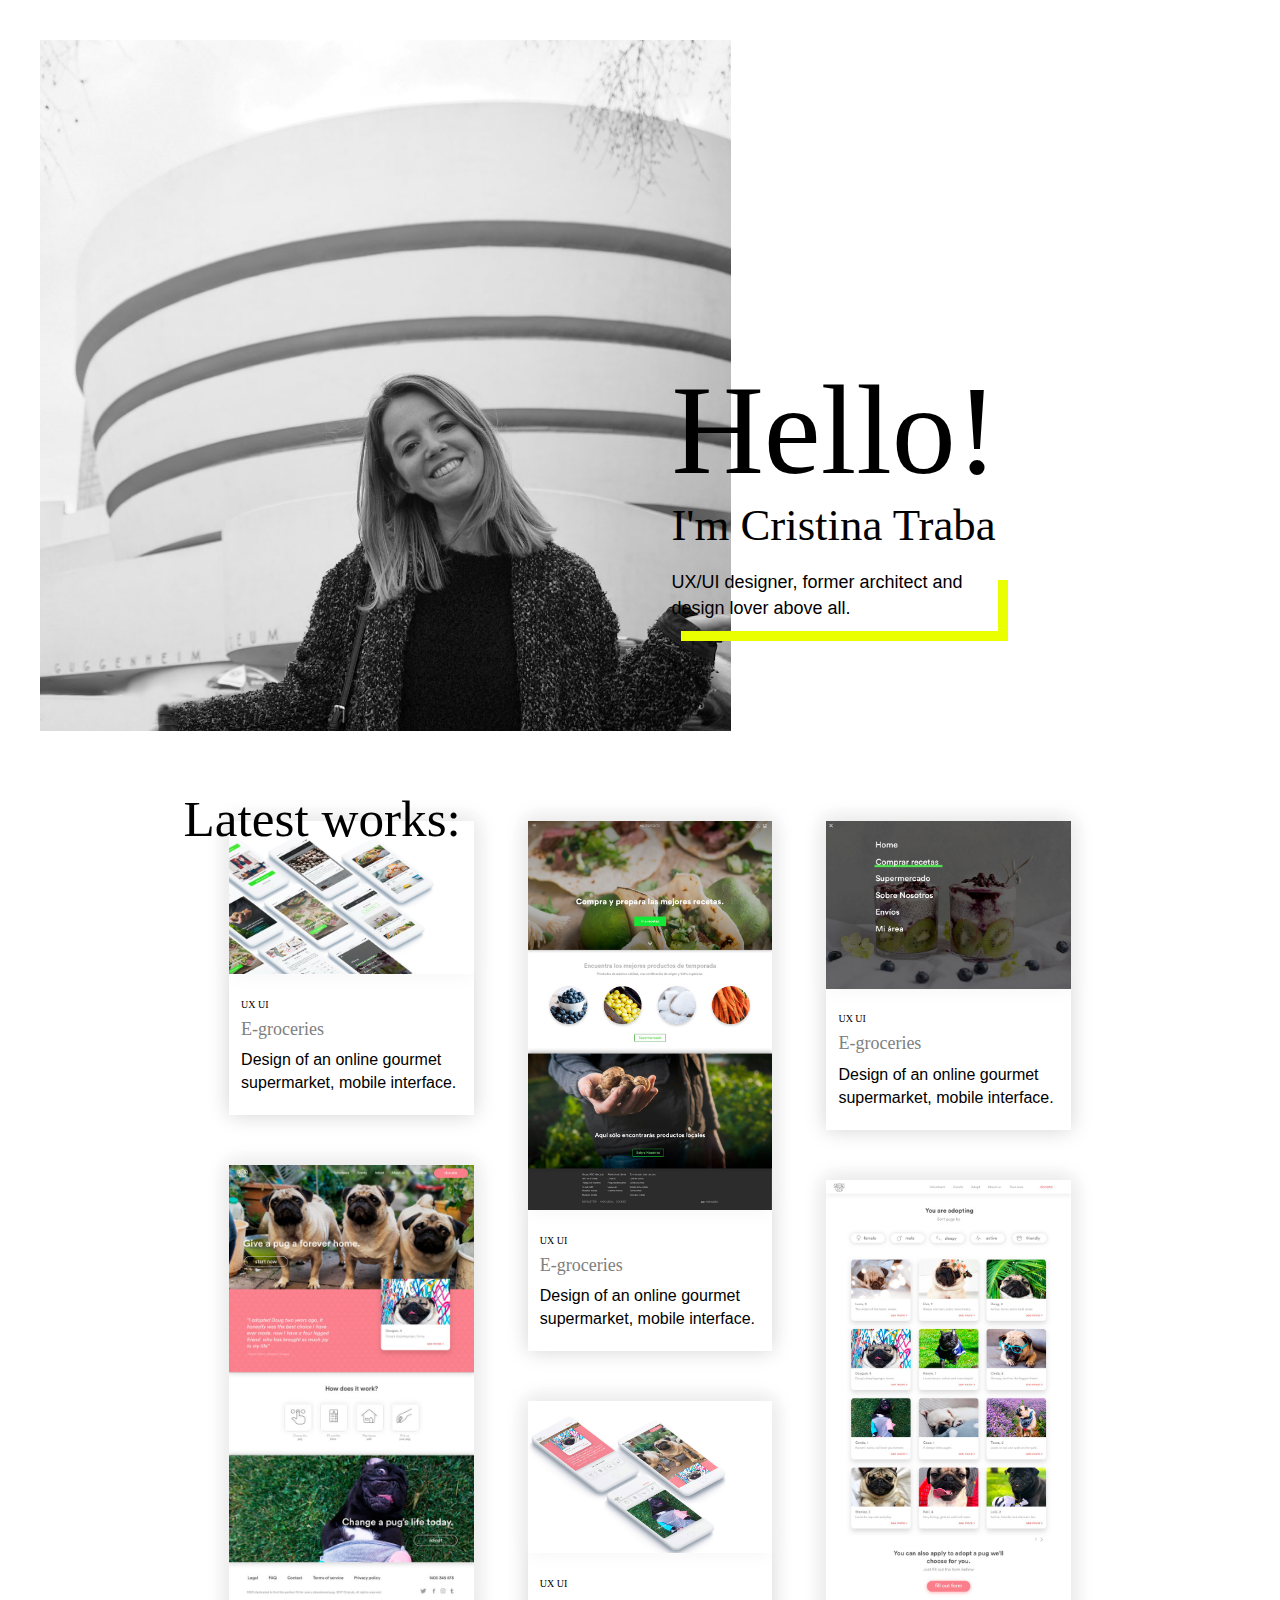
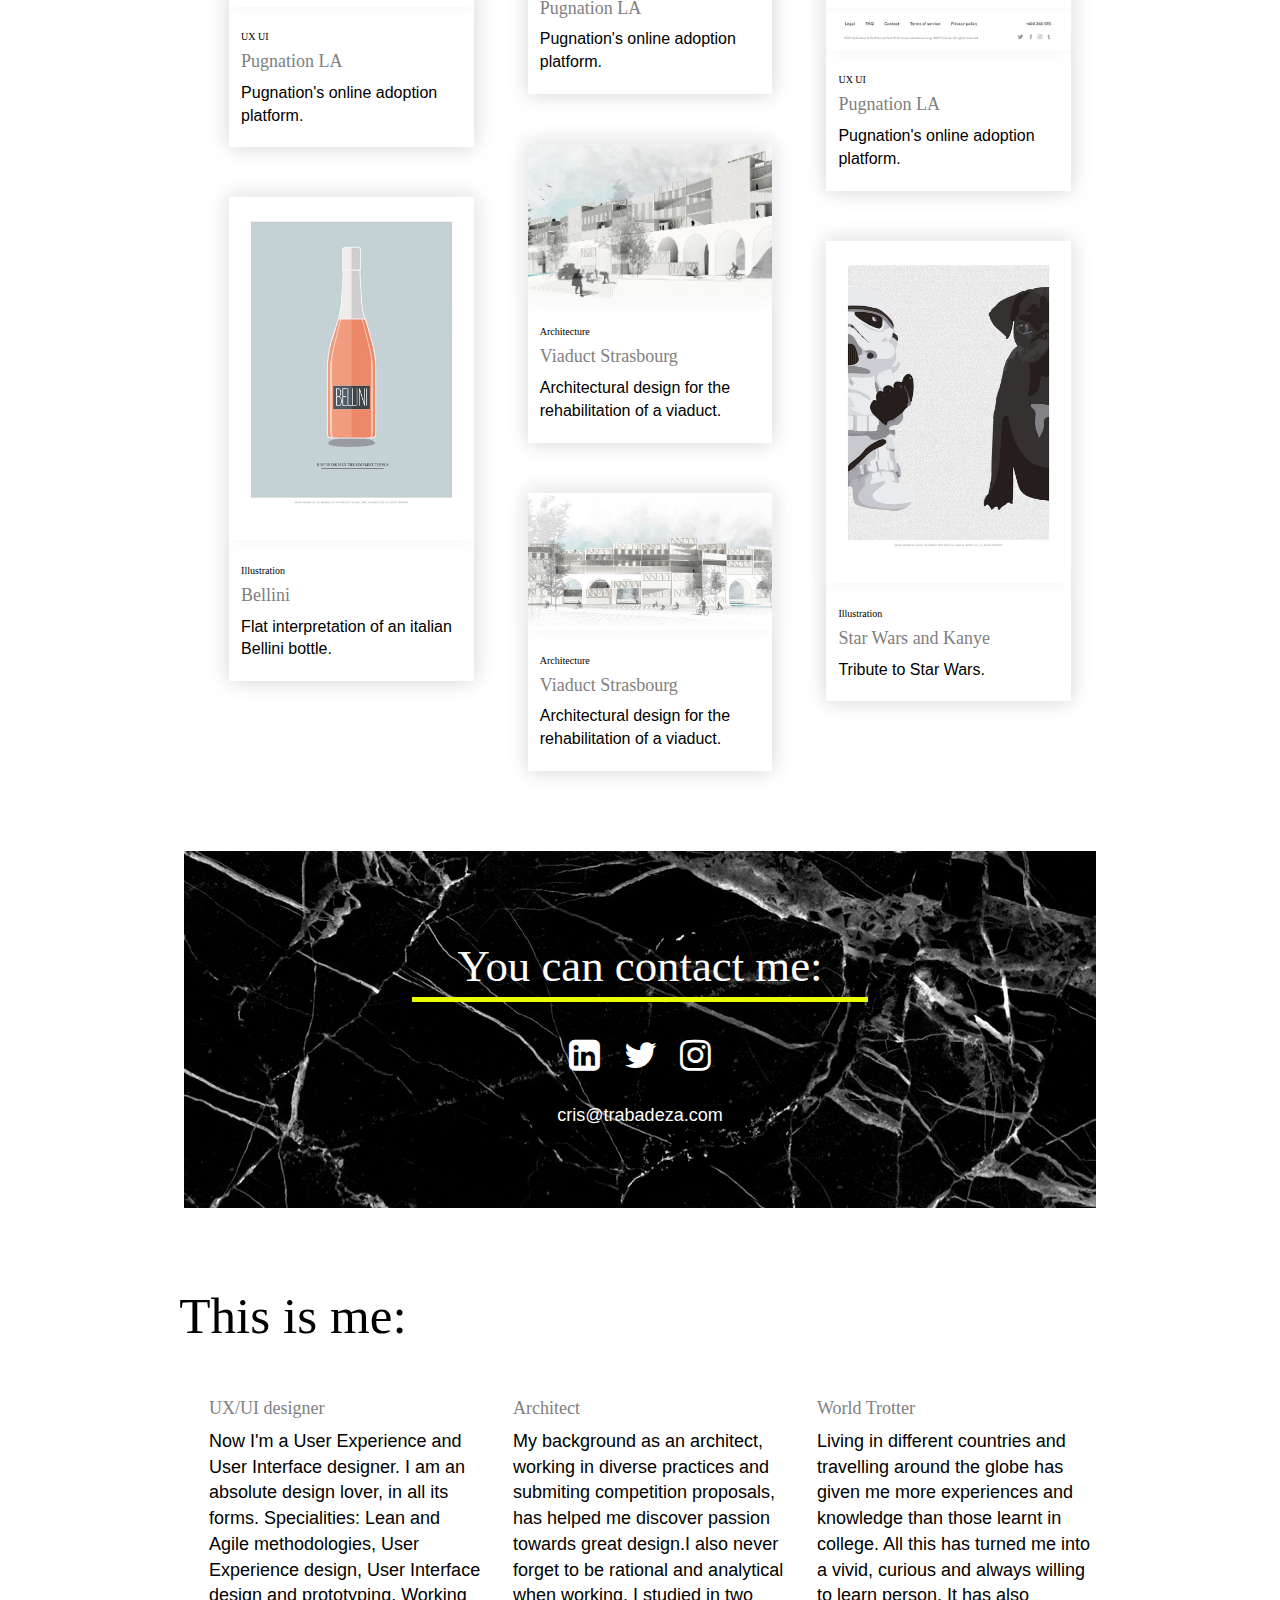
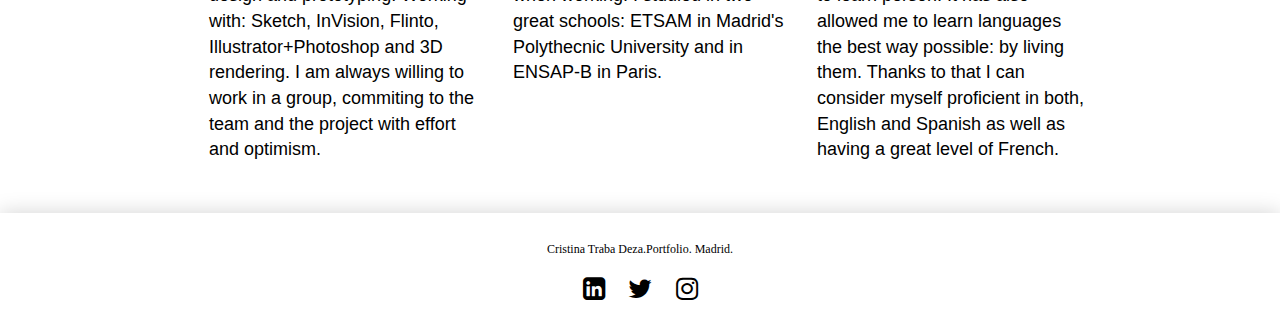
==== commit 4608a819: "updatet h2 position" ====
--- a/index.html
+++ b/index.html
@@ -17,10 +17,11 @@
       </div>
       <img id="fotoperfil" src="imagenes/12.jpg" alt="Cristina Traba">
     </div>
+    <div class="texto2">
+      <h3 class="latest">Latest works:</h3>
+    </div>
     <div class="body2">
-      <div class="texto2">
-        <h3 class="latest">Latest works:</h3>
-      </div>
+
       <div class="container proyectos">
 	      <div class="row">
           <div class="col-lg-4 col-md-6 col-sm-12 colum">
@@ -128,10 +129,11 @@
         </div>
       </div>
     </div>
+    <div class="texto2">
+      <h3 class="thisis">This is me:</h3><br>
+    </div>
     <div class="body2 proyectos">
-      <div class="texto2">
-        <h3 class="thisis">This is me:</h3><br>
-      </div>
+
       <div class="container ">
         <div class="row encogido">
           <div class= "col-lg-4 col-md-4 col-sm-12 col-xs-12">
--- a/css/styles.css
+++ b/css/styles.css
@@ -54,7 +54,8 @@
 
 .texto {
   position: absolute;
-  right:17%;
+  right:22%;
+
   text-align: left;
   padding-top: 25%;
 }
@@ -62,7 +63,9 @@
   position: absolute;
   left:7%;
   text-align: left;
-  padding-top: 4%;
+  z-index: 20;
+  width: 100%;
+
 }
 .body {
  width: 100%;
@@ -115,6 +118,7 @@
   margin: 10px;
   background-color: white;
 
+
 }
 .hi{
   padding-right: : 10px;
@@ -179,20 +183,20 @@
 }
 .latest{
  font-family: Playfair;
- width: 100px;
-
  padding-left: 5%;
  font-size: 4vw;
- padding-top: 5%;
- position: absolute;left: 10px;
+ position: absolute;left: 30px;
  z-index: 20;
 }
 .thisis {
   font-family: Playfair;
 
+
   text-align: left;
-  margin-left: 10px;
+  margin-left: 7%;
+  margin-top: 80px;
   font-size: 4vw;
+  z-index: 20;
 }
 #fotoperfil {
   width: 60%;
@@ -264,6 +268,8 @@
 
 .body2{
   margin: 0px;
+  margin-top: 50px;
+
 }
 
 .colum{
@@ -277,6 +283,9 @@
   font-size: 8vw;
   position: absolute;
   left: 23px;
+  width: 300px;
+  padding-left: 0%;
+  padding-bottom: 30px;
 
 }
 .thisis {
@@ -284,6 +293,7 @@
   position: absolute;
   left: 23px;
   width: 200px;
+  margin-left: 10px;
 }
 .texto2 {
     position: absolute;
@@ -312,9 +322,9 @@
 .section1{
   width: 97%;
   height: auto;
-  background-image: url(imagenes/8db70beef11ff461cff22c6dd30f919f.jpg);
   padding-bottom: 20px;
 }
+
 #contact {
     font-size: 6vw;
     padding-top: 10%;
@@ -326,7 +336,7 @@
 .encogido {
   width: 100%;
   margin-left: 0%;
-  margin-top: 60px;
-
-}
-}
+  margin-top: 90px;
+
+}
+}
